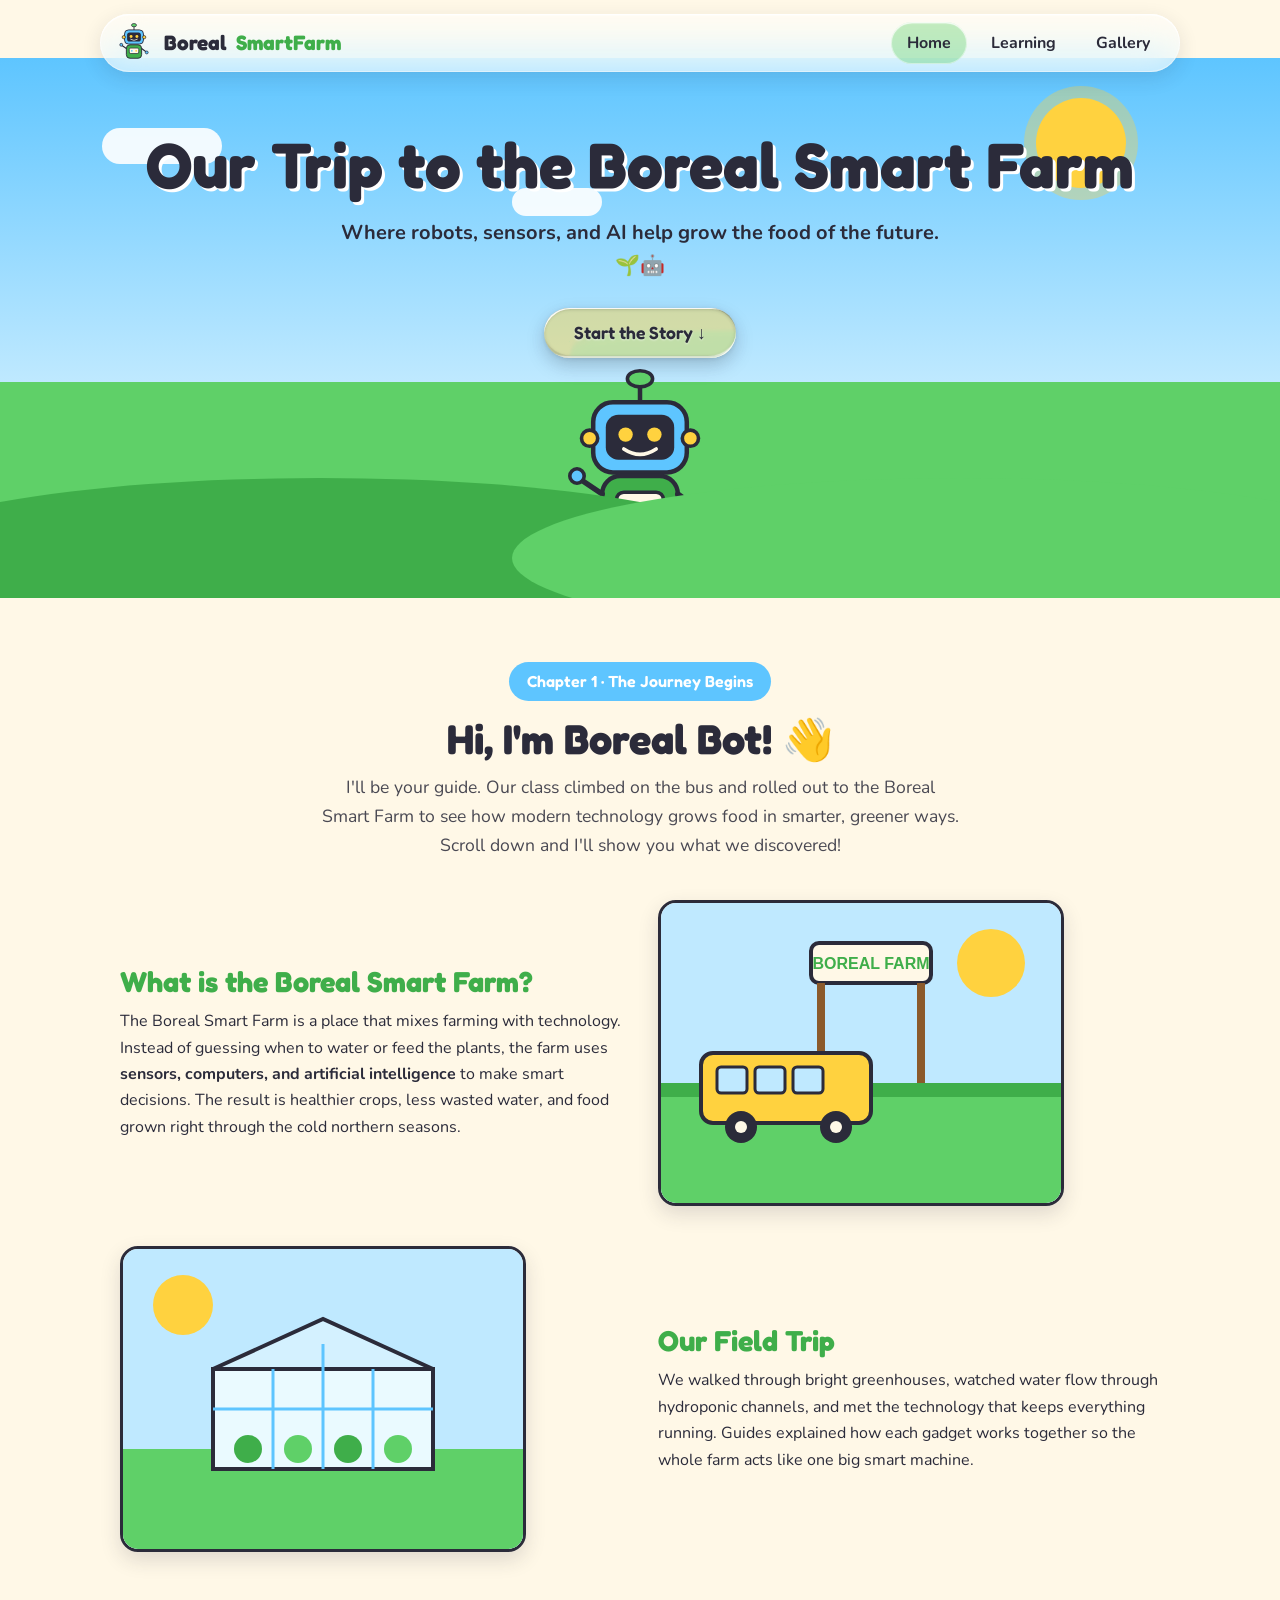
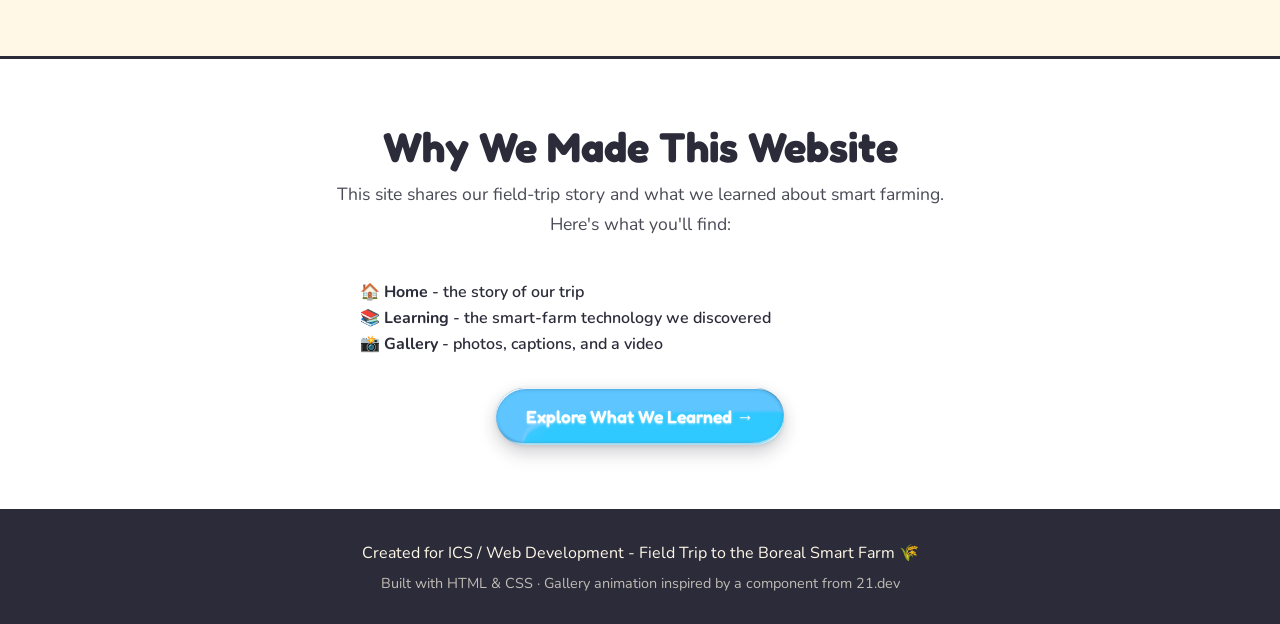
==== index.html @ 5ee32247 "Add Boreal Smart Farm site with clean Liquid Glass navbar Three-page field-trip site (home, learning" ====
<!DOCTYPE html>
<html lang="en">
<head>
  <meta charset="UTF-8">
  <meta name="viewport" content="width=device-width, initial-scale=1.0">
  <title>Boreal Smart Farm - Our Field Trip Story</title>
  <link rel="stylesheet" href="style.css">
</head>
<body>

  <!-- ===== Navigation (same on every page) ===== -->
  <header class="site-header">
    <div class="nav-container">
      <a href="index.html" class="logo">
        <img src="images/boreal-bot.svg" alt="Boreal Bot mascot">
        Boreal<span>SmartFarm</span>
      </a>
      <nav class="main-nav">
        <a href="index.html" class="active">Home</a>
        <a href="learning.html">Learning</a>
        <a href="gallery.html">Gallery</a>
      </nav>
    </div>
  </header>

  <!-- ===== Hero scene ===== -->
  <section class="hero">
    <div class="sun"></div>
    <div class="cloud c1"></div>
    <div class="cloud c2"></div>

    <h1>Our Trip to the Boreal Smart Farm</h1>
    <p class="tagline">Where robots, sensors, and AI help grow the food of the future. 🌱🤖</p>
    <button class="btn" onclick="document.getElementById('story').scrollIntoView({ behavior: 'smooth' });">
      Start the Story ↓
    </button>
    <img class="mascot" src="images/boreal-bot.svg" alt="Boreal Bot waving hello">

    <div class="hill left"></div>
    <div class="hill right"></div>
  </section>

  <!-- ===== Chapter 1: intro ===== -->
  <section class="section" id="story">
    <div class="container">
      <div class="reveal" style="text-align:center;">
        <span class="chapter-badge">Chapter 1 · The Journey Begins</span>
        <h2 class="section-title">Hi, I'm Boreal Bot! 👋</h2>
        <p class="section-subtitle">
          I'll be your guide. Our class climbed on the bus and rolled out to the
          Boreal Smart Farm to see how modern technology grows food in smarter,
          greener ways. Scroll down and I'll show you what we discovered!
        </p>
      </div>

      <!-- Story row: what is the farm -->
      <div class="story-row reveal">
        <div class="story-text">
          <h2>What is the Boreal Smart Farm?</h2>
          <p>
            The Boreal Smart Farm is a place that mixes farming with technology.
            Instead of guessing when to water or feed the plants, the farm uses
            <strong>sensors, computers, and artificial intelligence</strong> to
            make smart decisions. The result is healthier crops, less wasted water,
            and food grown right through the cold northern seasons.
          </p>
        </div>
        <div class="story-art">
          <img src="images/arrival.svg" alt="Our school bus arriving at the Boreal Smart Farm gate">
        </div>
      </div>

      <!-- Story row: the field trip -->
      <div class="story-row reverse reveal">
        <div class="story-text">
          <h2>Our Field Trip</h2>
          <p>
            We walked through bright greenhouses, watched water flow through
            hydroponic channels, and met the technology that keeps everything
            running. Guides explained how each gadget works together so the whole
            farm acts like one big smart machine.
          </p>
        </div>
        <div class="story-art">
          <img src="images/greenhouse.svg" alt="A bright greenhouse full of plants at the farm">
        </div>
      </div>
    </div>
  </section>

  <!-- ===== Purpose section ===== -->
  <section class="section alt">
    <div class="container reveal" style="text-align:center;">
      <h2 class="section-title">Why We Made This Website</h2>
      <p class="section-subtitle">
        This site shares our field-trip story and what we learned about smart
        farming. Here's what you'll find:
      </p>
      <ul style="list-style:none; max-width:560px; margin:0 auto; text-align:left; font-weight:600;">
        <li>🏠 <strong>Home</strong> - the story of our trip</li>
        <li>📚 <strong>Learning</strong> - the smart-farm technology we discovered</li>
        <li>📸 <strong>Gallery</strong> - photos, captions, and a video</li>
      </ul>
      <p style="margin-top:30px;">
        <a class="btn btn-sky" href="learning.html">Explore What We Learned →</a>
      </p>
    </div>
  </section>

  <!-- ===== Footer (same on every page) ===== -->
  <footer class="site-footer">
    <p>Created for ICS / Web Development - Field Trip to the Boreal Smart Farm 🌾</p>
    <p class="footer-sub">Built with HTML &amp; CSS · Gallery animation inspired by a component from 21.dev</p>
  </footer>

  <script src="script.js"></script>
</body>
</html>
---- style.css ----
/* ============================================================
   Boreal Smart Farm - Field Trip Story Site
   Shared stylesheet for index.html, learning.html, gallery.html
   Style: flat cartoon · bright & cheerful
   ============================================================ */

/* ---- Google fonts (rounded cartoon look). Falls back if offline ---- */
@import url('https://fonts.googleapis.com/css2?family=Fredoka:wght@500;600;700&family=Nunito:wght@400;600;700&display=swap');

/* ---- Colour palette + reusable values (CSS variables) ---- */
:root {
  --sky:        #5ec5ff;
  --sky-deep:   #2f9fe0;
  --grass:      #5fd068;
  --grass-deep: #3fae4a;
  --sunshine:   #ffd23f;
  --soil:       #8b5a2b;
  --cream:      #fff8e7;
  --ink:        #2b2b3a;
  --white:      #ffffff;

  --radius: 18px;
  --shadow: 0 8px 20px rgba(43, 43, 58, 0.15);
  --border: 3px solid var(--ink);
}

/* ---- Basic reset ---- */
* {
  margin: 0;
  padding: 0;
  box-sizing: border-box;
}

body {
  font-family: 'Nunito', 'Trebuchet MS', sans-serif;
  color: var(--ink);
  background: var(--cream);
  line-height: 1.65;
}

h1, h2, h3 {
  font-family: 'Fredoka', 'Trebuchet MS', sans-serif;
  line-height: 1.15;
}

a { color: var(--sky-deep); }

img { max-width: 100%; display: block; }

/* Centered content container */
.container {
  width: 100%;
  max-width: 1080px;
  margin: 0 auto;
  padding: 0 20px;
}

/* ============================================================
   NAVIGATION (shared on every page)
   ============================================================ */
.site-header {
  position: sticky;
  top: 0;
  z-index: 50;
  background: var(--cream);
  border-bottom: var(--border);
}

.nav-container {
  display: flex;
  align-items: center;
  justify-content: space-between;
  max-width: 1080px;
  margin: 0 auto;
  padding: 10px 20px;
}

.logo {
  display: flex;
  align-items: center;
  gap: 10px;
  font-family: 'Fredoka', sans-serif;
  font-weight: 700;
  font-size: 1.3rem;
  color: var(--ink);
  text-decoration: none;
}

.logo img { width: 40px; height: 40px; }
.logo span { color: var(--grass-deep); }

.main-nav {
  display: flex;
  gap: 8px;
  flex-wrap: wrap;
}

.main-nav a {
  text-decoration: none;
  color: var(--ink);
  font-weight: 700;
  padding: 8px 16px;
  border-radius: 999px;
  transition: background 0.2s, color 0.2s, transform 0.2s;
}

.main-nav a:hover { background: var(--sky); color: var(--white); transform: translateY(-2px); }
.main-nav a.active { background: var(--grass); color: var(--white); }

/* ============================================================
   BUTTONS
   ============================================================ */
.btn {
  display: inline-block;
  font-family: 'Fredoka', sans-serif;
  font-weight: 600;
  font-size: 1.1rem;
  text-decoration: none;
  color: var(--ink);
  background: var(--sunshine);
  border: var(--border);
  border-radius: 999px;
  padding: 14px 30px;
  cursor: pointer;
  box-shadow: var(--shadow);
  transition: transform 0.15s ease, box-shadow 0.15s ease;
}

.btn:hover { transform: translateY(-3px) scale(1.03); box-shadow: 0 12px 26px rgba(43,43,58,0.25); }
.btn:active { transform: translateY(0); }
.btn.btn-sky { background: var(--sky); color: var(--white); }

/* ============================================================
   HERO (cartoon scene, built with CSS shapes)
   ============================================================ */
.hero {
  position: relative;
  overflow: hidden;
  background: linear-gradient(180deg, var(--sky) 0%, #bfe9ff 60%, var(--grass) 60%, var(--grass) 100%);
  text-align: center;
  padding: 70px 20px 0;
  min-height: 540px;
}

/* the sun */
.hero .sun {
  position: absolute;
  top: 40px;
  right: 12%;
  width: 90px;
  height: 90px;
  background: var(--sunshine);
  border-radius: 50%;
  box-shadow: 0 0 0 12px rgba(255, 210, 63, 0.35);
  animation: float 5s ease-in-out infinite;
}

/* puffy clouds */
.hero .cloud {
  position: absolute;
  background: var(--white);
  border-radius: 999px;
  opacity: 0.9;
}
.hero .cloud.c1 { width: 120px; height: 36px; top: 70px;  left: 8%;  animation: drift 18s linear infinite; }
.hero .cloud.c2 { width: 90px;  height: 28px; top: 130px; left: 40%; animation: drift 26s linear infinite; }

.hero h1 {
  position: relative;
  font-size: clamp(2.2rem, 6vw, 4rem);
  color: var(--ink);
  text-shadow: 3px 3px 0 var(--white);
}

.hero .tagline {
  position: relative;
  font-size: 1.25rem;
  font-weight: 700;
  margin: 14px auto 26px;
  max-width: 620px;
}

.hero .mascot {
  position: relative;
  width: 180px;
  margin: 10px auto 0;
  animation: float 4s ease-in-out infinite;
}

/* rolling hills at the bottom of the hero */
.hero .hill {
  position: absolute;
  bottom: -40px;
  width: 70%;
  height: 160px;
  background: var(--grass-deep);
  border-radius: 50%;
}
.hero .hill.left  { left: -10%; }
.hero .hill.right { right: -10%; background: var(--grass); }

/* ============================================================
   STORY SECTIONS
   ============================================================ */
.section { padding: 64px 0; }
.section.alt { background: var(--white); border-top: var(--border); border-bottom: var(--border); }

.section-title {
  font-size: clamp(1.8rem, 4vw, 2.6rem);
  text-align: center;
  margin-bottom: 10px;
}
.section-subtitle {
  text-align: center;
  font-size: 1.1rem;
  max-width: 640px;
  margin: 0 auto 40px;
  opacity: 0.85;
}

/* chapter badge */
.chapter-badge {
  display: inline-block;
  background: var(--sky);
  color: var(--white);
  font-family: 'Fredoka', sans-serif;
  font-weight: 600;
  padding: 6px 18px;
  border-radius: 999px;
  margin-bottom: 14px;
}

/* two-column story row (text + picture) */
.story-row {
  display: flex;
  gap: 36px;
  align-items: center;
  flex-wrap: wrap;
  margin-bottom: 40px;
}
.story-row .story-text { flex: 1 1 320px; }
.story-row .story-art  { flex: 1 1 320px; }
.story-row .story-text h2 { font-size: 1.8rem; margin-bottom: 10px; color: var(--grass-deep); }
.story-row img { border: var(--border); border-radius: var(--radius); box-shadow: var(--shadow); }
.story-row.reverse { flex-direction: row-reverse; }

/* ============================================================
   FEATURE CARDS  (vanilla rebuild of the 21st.dev "EthicalHero")
   fade-up on scroll + lift/scale on hover
   ============================================================ */
.card-grid {
  display: grid;
  grid-template-columns: repeat(auto-fit, minmax(240px, 1fr));
  gap: 24px;
}

.feature-card {
  background: var(--white);
  border: var(--border);
  border-radius: var(--radius);
  overflow: hidden;
  box-shadow: var(--shadow);
  text-decoration: none;
  color: var(--ink);
  transition: transform 0.2s ease, box-shadow 0.2s ease;
}
.feature-card:hover { transform: translateY(-6px) scale(1.03); box-shadow: 0 16px 30px rgba(43,43,58,0.25); }

.feature-card img {
  width: 100%;
  aspect-ratio: 4 / 3;
  object-fit: cover;
  border-bottom: var(--border);
}

.feature-card .card-body { padding: 18px 20px 22px; }
.feature-card h3 {
  display: flex;
  align-items: center;
  justify-content: space-between;
  font-size: 1.25rem;
  margin-bottom: 8px;
}
.feature-card .arrow {
  display: inline-flex;
  align-items: center;
  justify-content: center;
  width: 34px; height: 34px;
  border-radius: 50%;
  background: var(--sunshine);
  flex-shrink: 0;
  transition: transform 0.2s ease;
}
.feature-card:hover .arrow { transform: translateX(4px); }

/* ============================================================
   KEY TAKEAWAYS LIST
   ============================================================ */
.takeaways {
  max-width: 720px;
  margin: 44px auto 0;
  background: var(--white);
  border: var(--border);
  border-radius: var(--radius);
  box-shadow: var(--shadow);
  padding: 26px 30px;
}
.takeaways h3 { margin-bottom: 14px; font-size: 1.4rem; }
.takeaways ul { list-style: none; }
.takeaways li {
  padding: 8px 0 8px 34px;
  position: relative;
  border-bottom: 1px dashed #d9cfae;
  font-weight: 600;
}
.takeaways li:last-child { border-bottom: none; }
.takeaways li::before {
  content: "🌱";
  position: absolute;
  left: 0;
}

/* ============================================================
   GALLERY - scroll morph hero (vanilla port of the 21.dev
   "scroll-morph-hero" component)
   Cards scatter in, gather into a circle, then morph into a
   bottom arc as you scroll. Each card flips over on hover.
   Cards are built by gallery.js; positions are set per frame.
   ============================================================ */

/* tall outer section gives us scroll distance to drive the morph */
.morph-section {
  position: relative;
  height: 220vh;
  background: #fafafa;
}

/* the visible stage is pinned while the section scrolls past */
.morph-stage {
  position: sticky;
  top: 0;
  height: 100vh;
  overflow: hidden;
  display: flex;
  align-items: center;
  justify-content: center;
}

/* intro line + arc heading, centred and layered behind the cards */
.morph-text {
  position: absolute;
  left: 0;
  right: 0;
  text-align: center;
  padding: 0 20px;
  pointer-events: none;
}
.morph-intro { top: 50%; transform: translateY(-50%); z-index: 0; }
.morph-intro h2 { font-size: clamp(1.6rem, 4vw, 2.6rem); color: #2b2b3a; }
.morph-intro p  { margin-top: 12px; font-size: 0.8rem; font-weight: 700; letter-spacing: 0.2em; color: #8a8a99; }
.morph-arc-text { top: 12%; z-index: 5; opacity: 0; }
.morph-arc-text h2 { font-size: clamp(2rem, 5vw, 3.2rem); color: #16161f; }
.morph-arc-text p  { margin: 10px auto 0; max-width: 520px; color: #555; }

/* the cards layer fills the stage; each card is centred then offset by JS */
.morph-cards {
  position: relative;
  width: 100%;
  height: 100%;
  z-index: 2;
}

.mcard {
  position: absolute;
  left: 50%;
  top: 50%;
  width: 64px;
  height: 92px;
  margin: -46px 0 0 -32px;        /* centre on the pivot */
  transform-style: preserve-3d;
  perspective: 1000px;
  transition: transform 0.7s cubic-bezier(0.22, 1, 0.36, 1), opacity 0.6s ease;
  cursor: pointer;
}

.mcard-inner {
  position: relative;
  width: 100%;
  height: 100%;
  transform-style: preserve-3d;
  transition: transform 0.6s ease;
}
.mcard:hover .mcard-inner { transform: rotateY(180deg); }

.mcard-front,
.mcard-back {
  position: absolute;
  inset: 0;
  backface-visibility: hidden;
  border-radius: 10px;
  overflow: hidden;
  box-shadow: 0 6px 16px rgba(0, 0, 0, 0.18);
}
.mcard-front { background: #e5e7eb; }
.mcard-front img { width: 100%; height: 100%; object-fit: cover; }
.mcard-front .shade { position: absolute; inset: 0; background: rgba(0,0,0,0.08); }

.mcard-back {
  background: #111827;
  border: 1px solid #374151;
  transform: rotateY(180deg);
  display: flex;
  flex-direction: column;
  align-items: center;
  justify-content: center;
  text-align: center;
}
.mcard-back .tag { color: #60a5fa; font-size: 8px; font-weight: 700; letter-spacing: 0.2em; text-transform: uppercase; margin-bottom: 2px; }
.mcard-back p { color: #fff; font-size: 11px; font-weight: 600; }

/* ============================================================
   GALLERY - captioned photo grid + lightbox
   ============================================================ */
.gallery-grid {
  display: grid;
  grid-template-columns: repeat(auto-fit, minmax(220px, 1fr));
  gap: 22px;
  margin-top: 24px;
}
.gallery-item {
  background: var(--white);
  border: var(--border);
  border-radius: var(--radius);
  overflow: hidden;
  box-shadow: var(--shadow);
}
.gallery-item img {
  width: 100%;
  aspect-ratio: 4 / 3;
  object-fit: cover;
  cursor: pointer;
  transition: transform 0.3s ease;
}
.gallery-item img:hover { transform: scale(1.05); }
.gallery-item figcaption { padding: 12px 16px; font-weight: 600; }

/* Lightbox overlay */
.lightbox {
  position: fixed;
  inset: 0;
  background: rgba(43, 43, 58, 0.85);
  display: none;
  align-items: center;
  justify-content: center;
  z-index: 100;
  padding: 30px;
}
.lightbox.open { display: flex; }
.lightbox img {
  max-width: 90%;
  max-height: 80vh;
  border: 4px solid var(--white);
  border-radius: var(--radius);
}
.lightbox .close {
  position: absolute;
  top: 20px; right: 28px;
  font-size: 2.4rem;
  color: var(--white);
  cursor: pointer;
  font-family: 'Fredoka', sans-serif;
}

/* ============================================================
   VIDEO SECTION
   ============================================================ */
.video-frame {
  max-width: 760px;
  margin: 0 auto;
  background: var(--white);
  border: var(--border);
  border-radius: var(--radius);
  box-shadow: var(--shadow);
  overflow: hidden;
}
.video-frame video { width: 100%; display: block; background: #000; }
.video-frame .video-caption { padding: 14px 18px; font-weight: 600; }

/* ============================================================
   SCROLL REVEAL (used by script.js)
   ============================================================ */
.reveal {
  opacity: 0;
  transform: translateY(28px);
  transition: opacity 0.7s ease, transform 0.7s ease;
}
.reveal.is-visible { opacity: 1; transform: translateY(0); }
/* stagger children of a grid */
.card-grid .reveal:nth-child(2) { transition-delay: 0.1s; }
.card-grid .reveal:nth-child(3) { transition-delay: 0.2s; }
.card-grid .reveal:nth-child(4) { transition-delay: 0.3s; }

/* ============================================================
   FOOTER
   ============================================================ */
.site-footer {
  background: var(--ink);
  color: var(--cream);
  text-align: center;
  padding: 28px 20px;
}
.site-footer .footer-sub { opacity: 0.7; font-size: 0.9rem; margin-top: 6px; }

/* ============================================================
   ANIMATIONS
   ============================================================ */
@keyframes float {
  0%, 100% { transform: translateY(0); }
  50%      { transform: translateY(-12px); }
}
@keyframes drift {
  from { transform: translateX(-20px); }
  to   { transform: translateX(60px); }
}

/* Respect users who prefer less motion */
@media (prefers-reduced-motion: reduce) {
  * { animation: none !important; transition: none !important; }
  .reveal { opacity: 1; transform: none; }
}

/* ============================================================
   RESPONSIVE
   ============================================================ */
@media (max-width: 640px) {
  .story-row, .story-row.reverse { flex-direction: column; }
  .nav-container { gap: 8px; }
  .main-nav { gap: 4px; }
}

/* ============================================================
   LIQUID GLASS BUTTONS + FLOATING TAB BAR
   Vanilla port of the 21.dev "Apple Tahoe liquid glass button".
   The refraction comes from the #liquid-glass SVG filter that
   script.js injects; it is applied through backdrop-filter on a
   ::before "lens" behind each button, so the label never ghosts.
   ============================================================ */

/* the top bar floats and follows the page as you scroll */
.site-header {
  position: sticky;
  top: 14px;
  background: transparent;
  border-bottom: none;
}
.nav-container {
  border-radius: 999px;
  padding: 8px 14px;
  overflow: hidden;                 /* keep the glass surface clipped to the pill */
  /* a clean, semi-opaque white glass layer: enough blur to pulp the content
     behind it (no smearing), no displacement lens over busy page text */
  background-color: rgba(255, 255, 255, 0.55);
  -webkit-backdrop-filter: blur(20px) saturate(140%);
  backdrop-filter: blur(20px) saturate(140%);
  box-shadow:
    inset 0 0 0 1px rgba(255, 255, 255, 0.5),          /* soft glass border   */
    inset 0 1.5px 1px rgba(255, 255, 255, 0.8),         /* top inner highlight */
    inset 0 -1px 1px rgba(0, 0, 0, 0.04),               /* gentle lower edge   */
    0 6px 20px rgba(43, 43, 58, 0.12);                  /* subtle float shadow */
}

/* glass surface for every .btn (the refraction lens stays on buttons, which
   sit over the smooth hero gradient rather than busy page content) */
.btn {
  position: relative;
  isolation: isolate;
  border: none;
  background: transparent;
  color: var(--ink);
  text-shadow: 0 1px 2px rgba(255, 255, 255, 0.55);
}
.btn::before {
  content: "";
  position: absolute;
  inset: 0;
  z-index: -1;
  border-radius: inherit;
  background-color: rgba(255, 255, 255, 0.10);
  -webkit-backdrop-filter: blur(8px) saturate(160%);
  backdrop-filter: blur(8px) url(#liquid-glass) saturate(160%);
  box-shadow:
    inset 0 0 0 1px color-mix(in srgb, white 10%, transparent),
    inset 1.8px 3px 0 -2px color-mix(in srgb, white 90%, transparent),
    inset -2px -2px 0 -2px color-mix(in srgb, white 80%, transparent),
    inset -3px -8px 1px -6px color-mix(in srgb, white 60%, transparent),
    inset -0.3px -1px 4px 0 color-mix(in srgb, black 12%, transparent),
    inset -1.5px 2.5px 0 -2px color-mix(in srgb, black 20%, transparent),
    inset 0 3px 4px -2px color-mix(in srgb, black 20%, transparent),
    inset 2px -6.5px 1px -4px color-mix(in srgb, black 10%, transparent),
    0 1px 5px 0 color-mix(in srgb, black 10%, transparent),
    0 6px 16px 0 color-mix(in srgb, black 8%, transparent);
  transition: background-color 400ms cubic-bezier(1, 0, 0.4, 1), box-shadow 400ms cubic-bezier(1, 0, 0.4, 1);
}
.btn:hover { transform: scale(1.03); background: transparent; color: var(--ink); }
.btn:active { transform: scale(0.96); }
.btn::before         { background-color: color-mix(in srgb, var(--sunshine) 45%, transparent); }
.btn.btn-sky::before { background-color: color-mix(in srgb, var(--sky) 50%, transparent); }

/* Nav links sit directly on the glass pill, so they get NO lens of their own
   (a second backdrop-filter over the first is what made the bar look dirty).
   They are just readable text with soft tinted pills on hover / active. */
.main-nav a {
  border: none;
  background: transparent;
  color: var(--ink);
  transition: background 0.2s ease, color 0.2s ease, transform 0.15s ease;
}
.main-nav a:hover {
  background: rgba(255, 255, 255, 0.55);
  color: var(--ink);
  transform: translateY(-1px);
}
.main-nav a:active { transform: scale(0.97); }

/* active "Learning" tab: soft green glass that sits cleanly on the pill */
.main-nav a.active {
  background: color-mix(in srgb, var(--grass) 38%, transparent);
  color: var(--ink);
  box-shadow:
    inset 0 0 0 1px rgba(255, 255, 255, 0.45),
    inset 0 1.5px 1px rgba(255, 255, 255, 0.7);
}
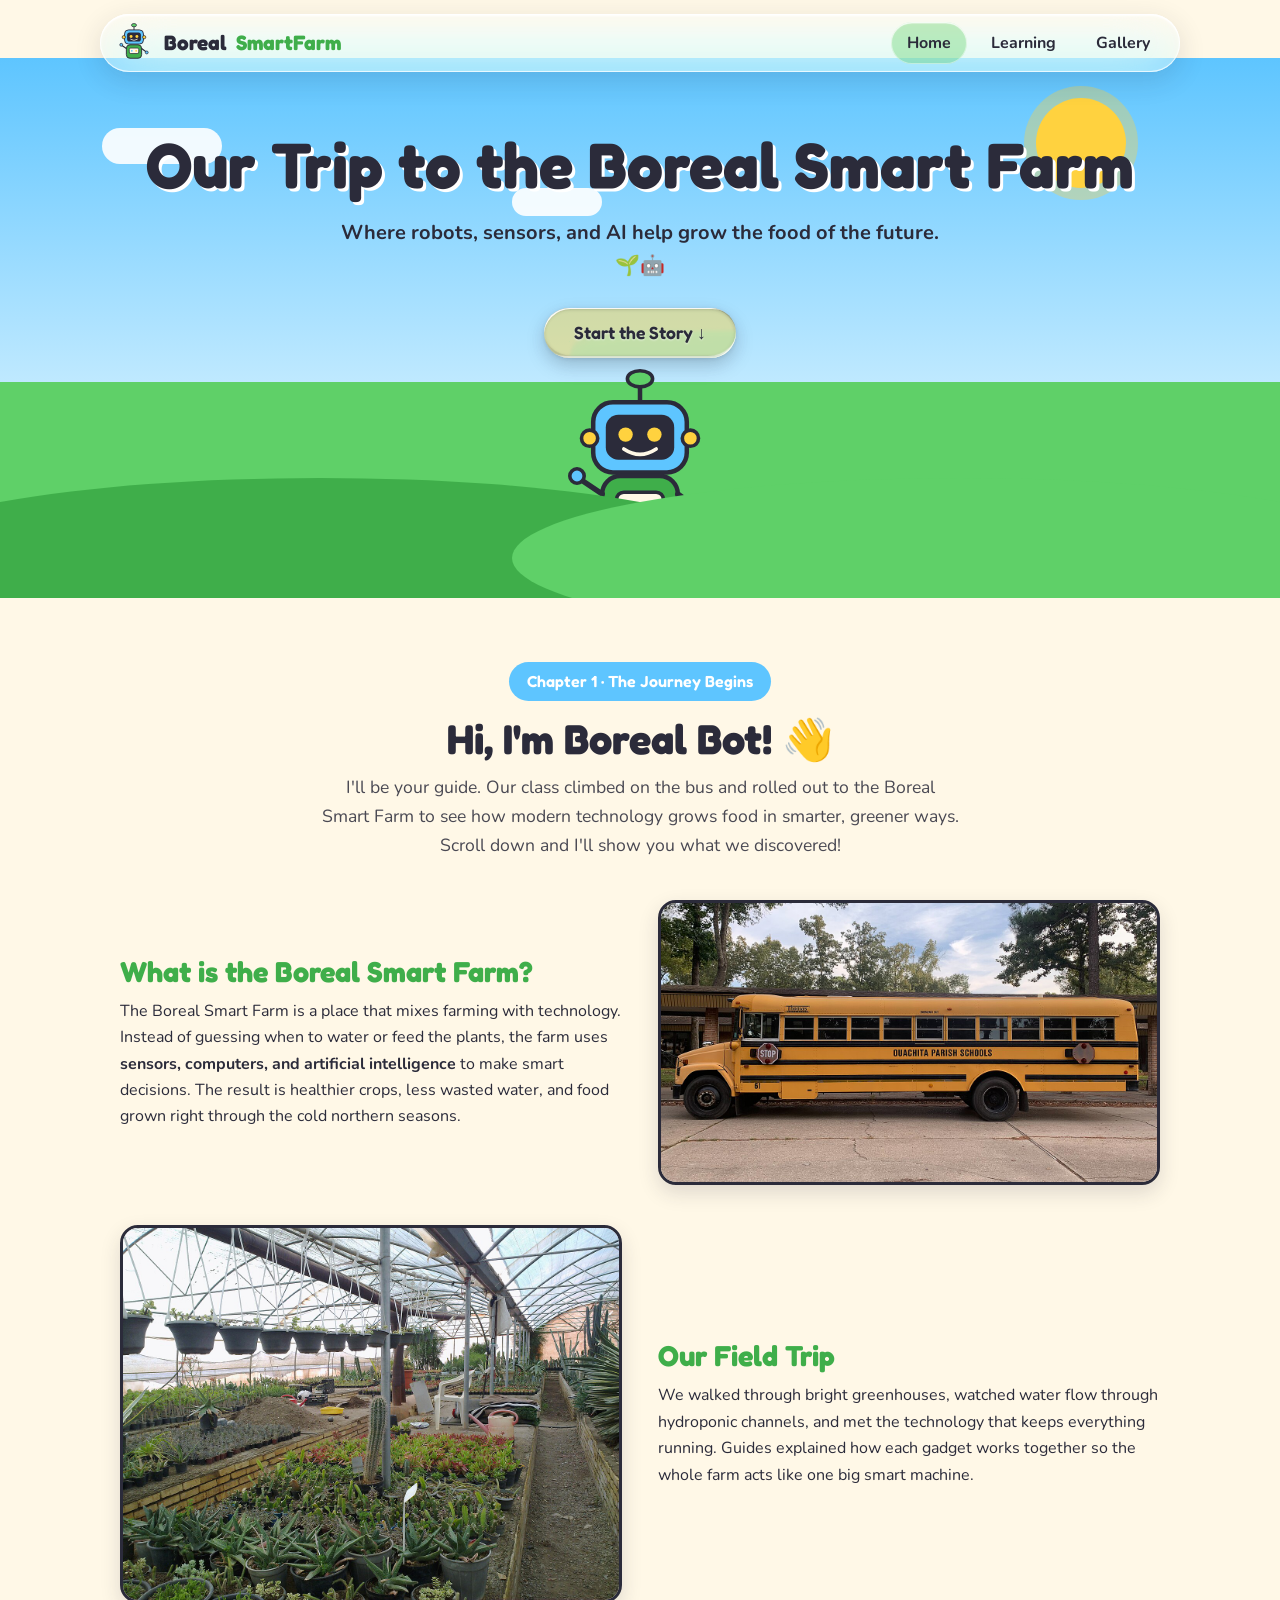
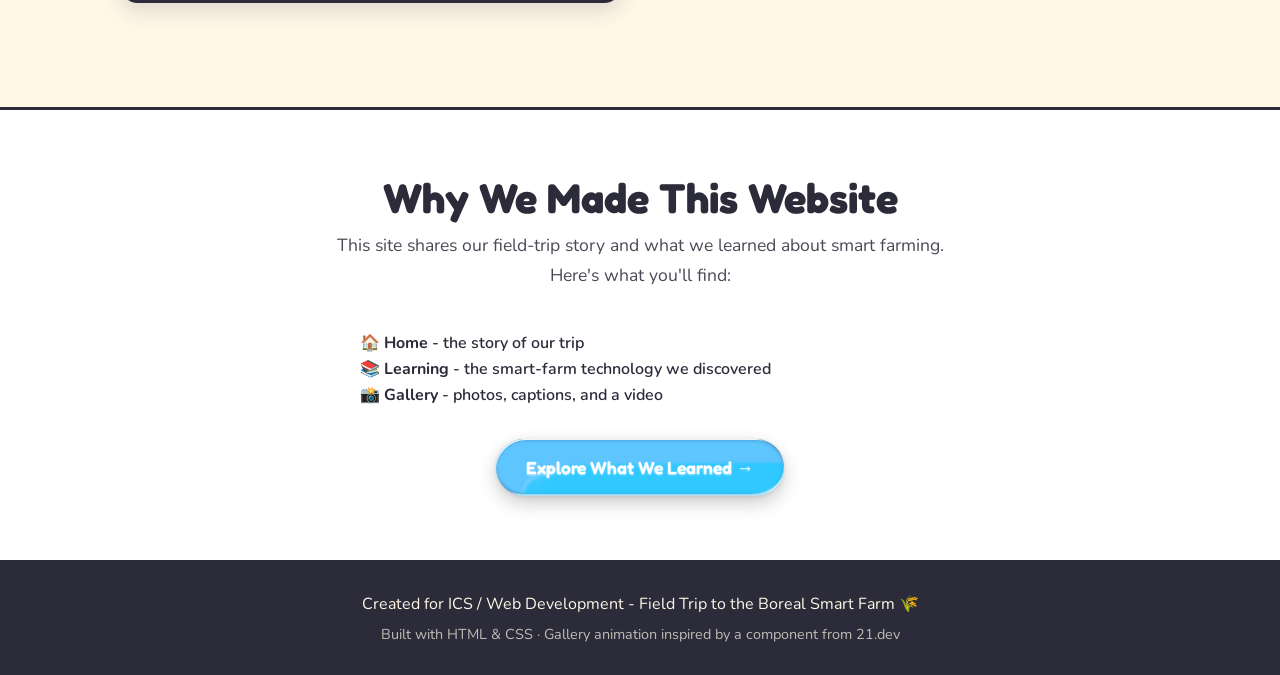
==== commit 9263cad0: "Replace placeholder SVGs with real photos from Boreal Farms and Wikimedia Commons Downloads official" ====
--- a/index.html
+++ b/index.html
@@ -66,7 +66,7 @@
           </p>
         </div>
         <div class="story-art">
-          <img src="images/arrival.svg" alt="Our school bus arriving at the Boreal Smart Farm gate">
+          <img src="images/arrival.jpg" alt="Our school bus arriving at the Boreal Smart Farm gate">
         </div>
       </div>
 
@@ -82,7 +82,7 @@
           </p>
         </div>
         <div class="story-art">
-          <img src="images/greenhouse.svg" alt="A bright greenhouse full of plants at the farm">
+          <img src="images/greenhouse.jpg" alt="A bright greenhouse full of plants at the farm">
         </div>
       </div>
     </div>
--- a/style.css
+++ b/style.css
@@ -559,14 +559,15 @@
   overflow: hidden;                 /* keep the glass surface clipped to the pill */
   /* a clean, semi-opaque white glass layer: enough blur to pulp the content
      behind it (no smearing), no displacement lens over busy page text */
-  background-color: rgba(255, 255, 255, 0.55);
-  -webkit-backdrop-filter: blur(20px) saturate(140%);
-  backdrop-filter: blur(20px) saturate(140%);
+  background-color: rgba(255, 255, 255, 0.22);
+  -webkit-backdrop-filter: blur(32px) saturate(200%) brightness(1.08) contrast(0.96);
+  backdrop-filter: blur(32px) saturate(200%) brightness(1.08) contrast(0.96);
   box-shadow:
-    inset 0 0 0 1px rgba(255, 255, 255, 0.5),          /* soft glass border   */
-    inset 0 1.5px 1px rgba(255, 255, 255, 0.8),         /* top inner highlight */
-    inset 0 -1px 1px rgba(0, 0, 0, 0.04),               /* gentle lower edge   */
-    0 6px 20px rgba(43, 43, 58, 0.12);                  /* subtle float shadow */
+    inset 0 0 0 1px rgba(255, 255, 255, 0.65),          /* glass rim           */
+    inset 0 2px 2px rgba(255, 255, 255, 0.90),           /* bright top edge     */
+    inset 0 -1px 1px rgba(255, 255, 255, 0.25),          /* lower inner glow    */
+    inset 0 1px 8px rgba(255, 255, 255, 0.15),           /* interior haze       */
+    0 8px 28px rgba(43, 43, 58, 0.14);                   /* float shadow        */
 }
 
 /* glass surface for every .btn (the refraction lens stays on buttons, which
